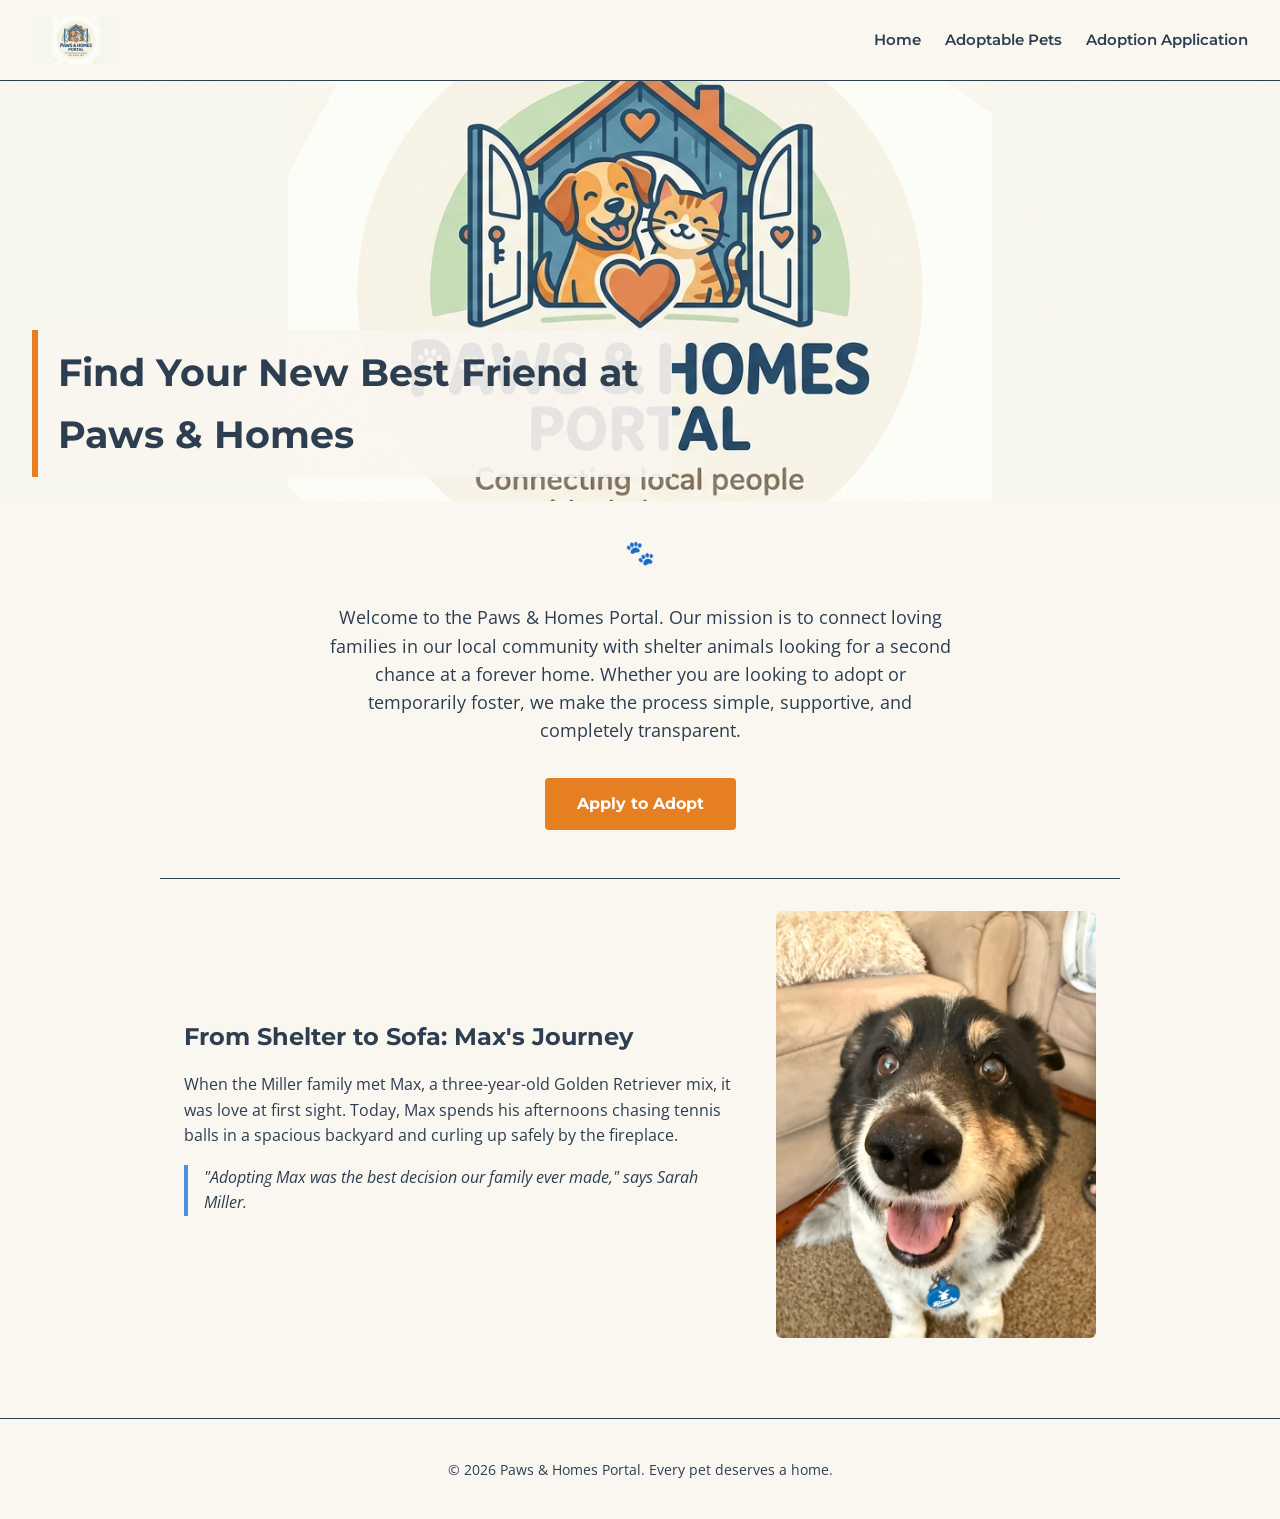
==== wdd130-herahysi/index.html @ 99ce6178 "Add files via upload" ====
<!doctype html>
<html lang="en">
  <head>
    <meta charset="UTF-8" />
    <meta name="viewport" content="width=device-width, initial-scale=1.0" />
    <link rel="preconnect" href="https://fonts.googleapis.com" />
    <link rel="preconnect" href="https://fonts.gstatic.com" crossorigin />
    <link
      href="https://fonts.googleapis.com/css2?family=Montserrat:wght@600;700;800&family=Open+Sans:wght@400;600&display=swap"
      rel="stylesheet"
    />
    <link rel="stylesheet" href="style.css" />
    <title>Paws & Homes Portal — Find Your New Best Friend</title>
  </head>
  <body>
    <header class="site-header">
      <a href="index.html" class="brand">
        <img
          src="images/pawlogo.png"
          alt="Paws & Homes Portal logo"
          class="logo"
        />
      </a>
      <nav>
        <ul>
          <li><a href="index.html">Home</a></li>
          <li><a href="adoptable_pets.html">Adoptable Pets</a></li>
          <li><a href="adoption_aookication.html">Adoption Application</a></li>
        </ul>
      </nav>
    </header>

    <main>
      <section class="hero">
        <img src="images/pawlogo.png" alt="happy-family" class="hero-image" />
        <h1>Find Your New Best Friend at Paws & Homes</h1>
      </section>

      <p class="paw-divider" aria-hidden="true">🐾</p>

      <section class="welcome">
        <p>
          Welcome to the Paws & Homes Portal. Our mission is to connect loving
          families in our local community with shelter animals looking for a
          second chance at a forever home. Whether you are looking to adopt or
          temporarily foster, we make the process simple, supportive, and
          completely transparent.
        </p>
        <a href="adoption_aookication.html" class="cta-button"
          >Apply to Adopt</a
        >
      </section>

      <section class="success-story">
        <div class="success-story__text">
          <h2>From Shelter to Sofa: Max's Journey</h2>
          <p>
            When the Miller family met Max, a three-year-old Golden Retriever
            mix, it was love at first sight. Today, Max spends his afternoons
            chasing tennis balls in a spacious backyard and curling up safely by
            the fireplace.
          </p>
          <p class="quote">
            "Adopting Max was the best decision our family ever made," says
            Sarah Miller.
          </p>
        </div>
        <img
          src="images/THE-fatass.jpeg"
          alt="diamon-smile"
          class="success-story__image"
        />
      </section>
    </main>

    <footer class="site-footer">
      <p>&copy; 2026 Paws & Homes Portal. Every pet deserves a home.</p>
    </footer>
  </body>
</html>
---- wdd130-herahysi/style.css ----
:root {
  --color-bg: #faf6f0;
  --color-text: #2c3e50;
  --color-link: #4a90e2;
  --color-cta: #e67e22;
  --color-cta-hover: #cf6f1c;
  --font-heading: "Montserrat", sans-serif;
  --font-body: "Open Sans", sans-serif;
}

* {
  box-sizing: border-box;
}

body {
  margin: 0;
  background-color: var(--color-bg);
  color: var(--color-text);
  font-family: var(--font-body);
  line-height: 1.6;
}

h1,
h2 {
  font-family: var(--font-heading);
  font-weight: 700;
  margin: 0 0 0.5em;
}

a {
  color: var(--color-link);
}

img {
  max-width: 100%;
  display: block;
}

.site-header {
  display: flex;
  align-items: center;
  justify-content: space-between;
  flex-wrap: wrap;
  gap: 1rem;
  padding: 1rem 2rem;
  background-color: var(--color-bg);
  border-bottom: 1px solid var(--color-text);
  position: sticky;
  top: 0;
  z-index: 10;
}

.brand {
  display: flex;
  align-items: center;
}

.logo {
  height: 48px;
  width: auto;
}

.site-header nav ul {
  display: flex;
  gap: 1.5rem;
  list-style: none;
  margin: 0;
  padding: 0;
}

.site-header nav a {
  color: var(--color-text);
  text-decoration: none;
  font-family: var(--font-heading);
  font-weight: 600;
  font-size: 0.95rem;
  padding: 0.5rem 0;
  border-bottom: 2px solid transparent;
  transition:
    color 0.15s ease,
    border-color 0.15s ease;
}

.site-header nav a:hover,
.site-header nav a:focus-visible {
  color: var(--color-link);
  border-bottom-color: var(--color-link);
}

/* ---------- Hero ---------- */

.hero {
  position: relative;
}

.hero-image {
  width: 100%;
  height: 420px;
  object-fit: cover;
}

.hero h1 {
  position: absolute;
  left: 2rem;
  bottom: 1.5rem;
  max-width: 40rem;
  margin: 0;
  padding: 0.75rem 1.25rem;
  background-color: rgba(250, 246, 240, 0.9);
  color: var(--color-text);
  font-size: clamp(1.5rem, 3vw, 2.5rem);
  border-left: 6px solid var(--color-cta);
}

.paw-divider {
  text-align: center;
  color: var(--color-link);
  font-size: 1.5rem;
  margin: 2rem 0;
}

/* ---------- Welcome ---------- */

.welcome {
  max-width: 42rem;
  margin: 0 auto 3rem;
  padding: 0 1.5rem;
  text-align: center;
}

.welcome p {
  font-size: 1.1rem;
}

.cta-button {
  display: inline-block;
  margin-top: 1rem;
  padding: 0.85rem 2rem;
  background-color: var(--color-cta);
  color: #fff;
  font-family: var(--font-heading);
  font-weight: 700;
  text-decoration: none;
  border-radius: 4px;
  transition: background-color 0.15s ease;
}

.cta-button:hover,
.cta-button:focus-visible {
  background-color: var(--color-cta-hover);
}

.success-story {
  display: flex;
  flex-wrap: wrap;
  align-items: center;
  gap: 2rem;
  max-width: 60rem;
  margin: 0 auto 3rem;
  padding: 2rem 1.5rem;
  border-top: 1px solid var(--color-text);
}

.success-story__text {
  flex: 1 1 20rem;
}

.success-story__text .quote {
  font-style: italic;
  border-left: 4px solid var(--color-link);
  padding-left: 1rem;
  color: var(--color-text);
}

.success-story__image {
  flex: 1 1 16rem;
  max-width: 20rem;
  border-radius: 6px;
}

.site-footer {
  text-align: center;
  padding: 1.5rem;
  font-size: 0.9rem;
  border-top: 1px solid var(--color-text);
}

ets-page {
  max-width: 72rem;
  margin: 0 auto;
  padding: 2rem 1.5rem 3rem;
}

.pets-instructions {
  max-width: 46rem;
  margin-bottom: 2rem;
}

.pets-layout {
  display: grid;
  grid-template-columns: 250px 1fr;
  gap: 2rem;
  align-items: start;
}

.pets-filters {
  border: 1px solid var(--color-text);
  border-radius: 6px;
  padding: 1rem 1.25rem;
}

.pets-filters fieldset {
  border: none;
  border-bottom: 1px solid rgba(44, 62, 80, 0.2);
  padding: 0 0 1rem;
  margin: 0 0 1rem;
}

.pets-filters fieldset:last-of-type {
  border-bottom: none;
  margin-bottom: 0;
}

.pets-filters legend {
  font-family: var(--font-heading);
  font-weight: 700;
  padding: 0 0 0.5rem;
}

.pets-filters label {
  display: block;
  margin-bottom: 0.5rem;
  cursor: pointer;
}

.filters-status {
  font-size: 0.85rem;
  color: var(--color-link);
  margin: 0.5rem 0 0;
}

.pets-grid {
  display: grid;
  grid-template-columns: repeat(auto-fill, minmax(15rem, 1fr));
  gap: 1.5rem;
}

.pet-card {
  border: 1px solid var(--color-text);
  border-radius: 6px;
  padding: 1rem;
  background-color: #fff;
}

.pet-card img {
  width: 100%;
  height: 12rem;
  object-fit: cover;
  border-radius: 4px;
  margin-bottom: 0.75rem;
}

.pet-card h2 {
  margin: 0 0 0.25rem;
  font-size: 1.25rem;
}

.pet-meta {
  font-weight: 600;
  color: var(--color-link);
  margin: 0 0 0.5rem;
}

.application-page {
  max-width: 48rem;
  margin: 0 auto;
  padding: 2rem 1.5rem 3rem;
}

.application-instructions {
  margin-bottom: 2rem;
}

.steps {
  margin-bottom: 2.5rem;
}

.steps-image {
  width: 100%;
  border-radius: 6px;
  margin-bottom: 0.75rem;
}

.steps-fallback {
  display: flex;
  justify-content: space-between;
  list-style: decimal;
  padding-left: 1.5rem;
  font-family: var(--font-heading);
  font-weight: 600;
  font-size: 0.95rem;
  color: var(--color-text);
  gap: 1rem;
}

.application-body {
  display: flex;
  flex-wrap: wrap-reverse;
  gap: 2rem;
  align-items: start;
}

.application-form {
  flex: 1 1 20rem;
  display: flex;
  flex-direction: column;
  gap: 1.25rem;
}

.form-field {
  display: flex;
  flex-direction: column;
  gap: 0.4rem;
}

.form-field label {
  font-family: var(--font-heading);
  font-weight: 600;
  font-size: 0.9rem;
}

.form-field input,
.form-field select {
  font-family: var(--font-body);
  font-size: 1rem;
  padding: 0.65rem 0.75rem;
  border: 1px solid var(--color-text);
  border-radius: 4px;
  background-color: #fff;
  color: var(--color-text);
}

.form-field input:focus-visible,
.form-field select:focus-visible {
  outline: 2px solid var(--color-link);
  outline-offset: 1px;
}

.application-form .cta-button {
  border: none;
  cursor: pointer;
  font-size: 1rem;
  align-self: flex-start;
}

.form-status {
  min-height: 1.5rem;
  font-weight: 600;
  color: var(--color-link);
  margin: 0;
}

.pet-bed-image {
  flex: 1 1 14rem;
  max-width: 18rem;
  border-radius: 6px;
}

@media (max-width: 640px) {
  .steps-fallback {
    flex-direction: column;
    gap: 0.35rem;
  }
}

@media (max-width: 640px) {
  .success-story {
    flex-direction: column;
  }

  .hero h1 {
    position: static;
    background: none;
    padding: 1rem 1.5rem 0;
    border-left: none;
  }

  .hero-image {
    height: 260px;
  }
}
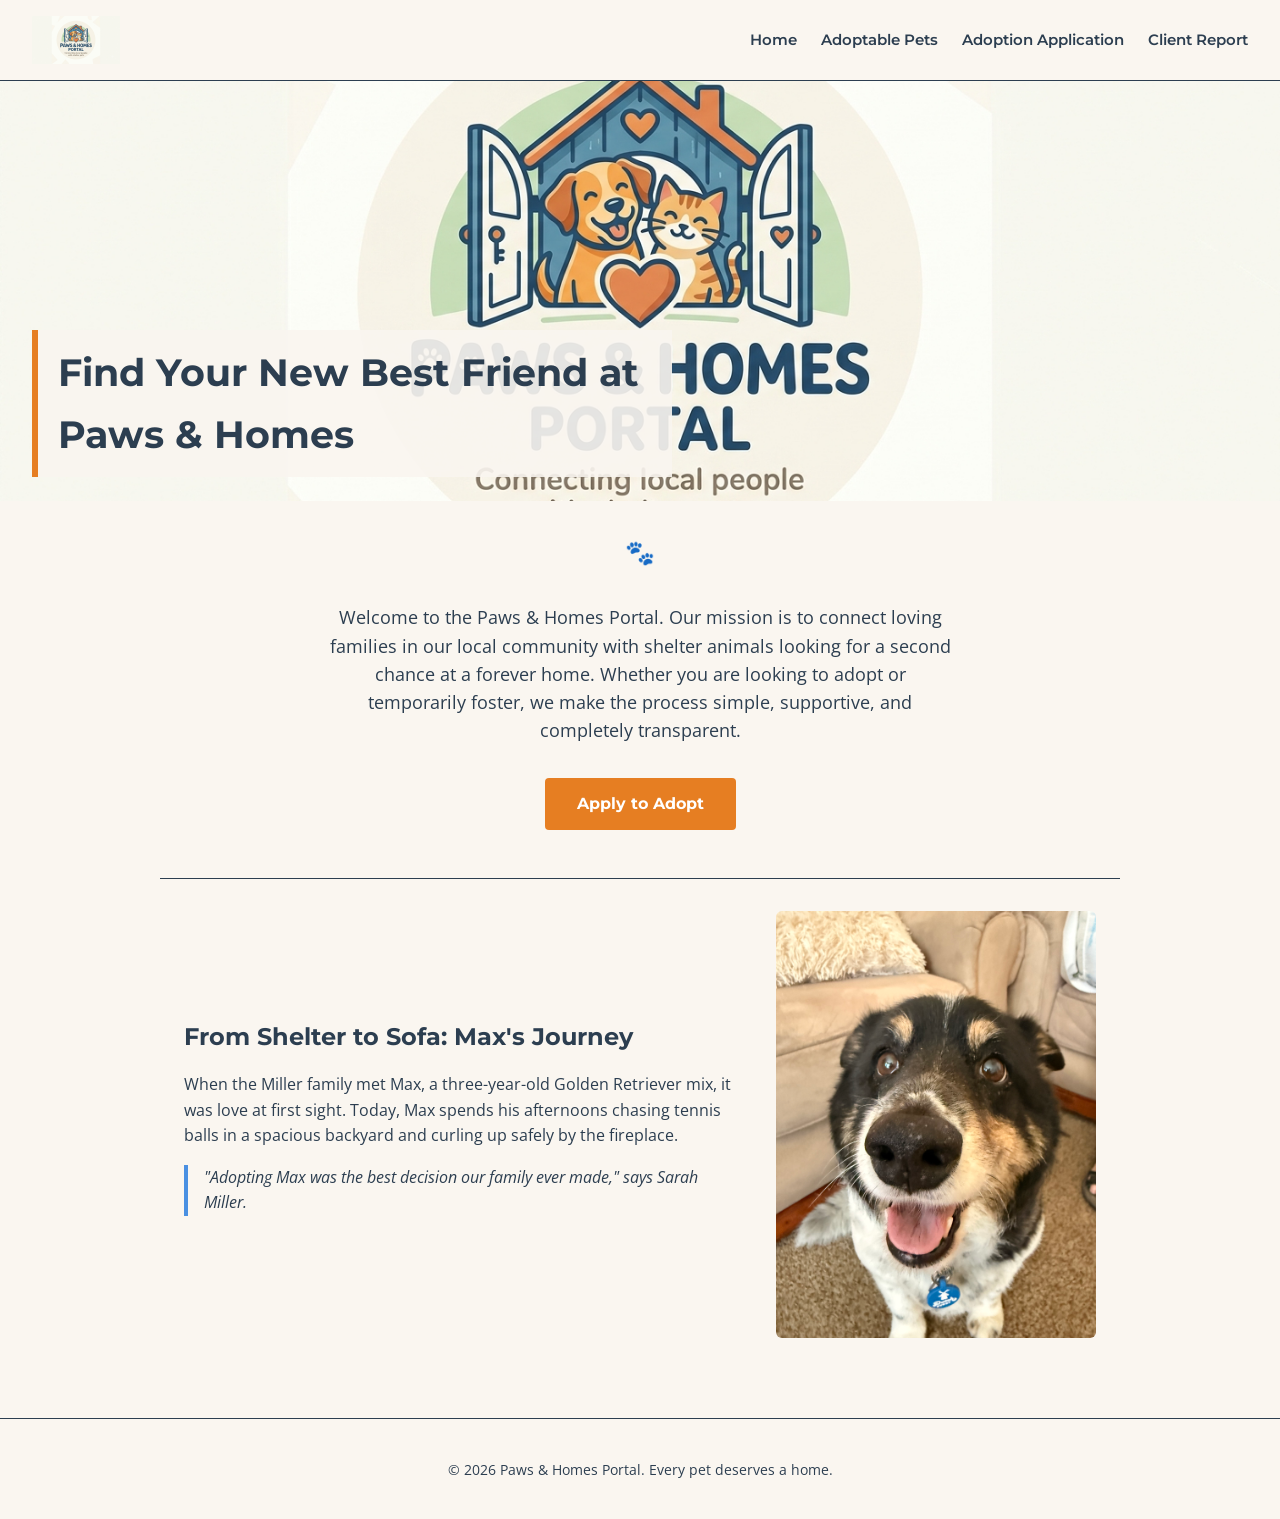
==== commit a0dd484c: "Add files via upload" ====
--- a/wdd130-herahysi/index.html
+++ b/wdd130-herahysi/index.html
@@ -26,6 +26,7 @@
           <li><a href="index.html">Home</a></li>
           <li><a href="adoptable_pets.html">Adoptable Pets</a></li>
           <li><a href="adoption_aookication.html">Adoption Application</a></li>
+          <li><a href="client_report.html">Client Report</a></li>
         </ul>
       </nav>
     </header>
